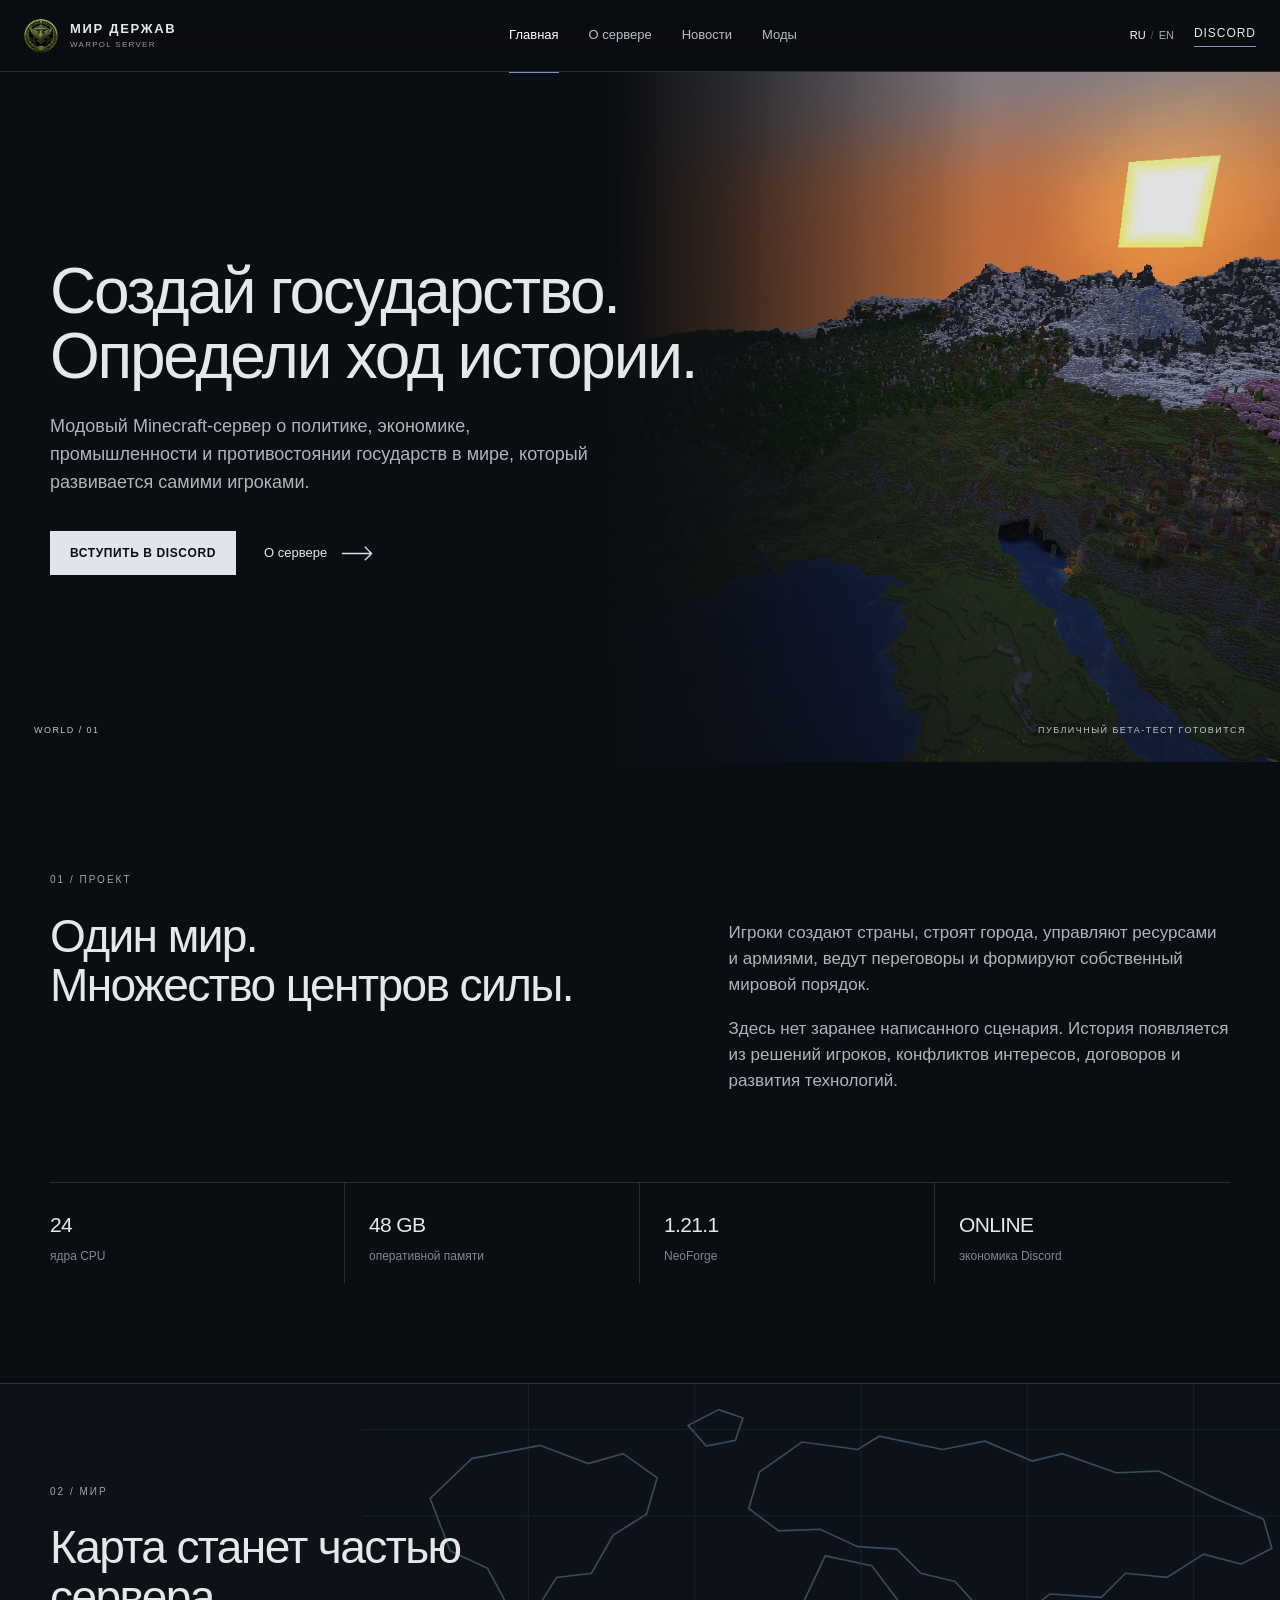
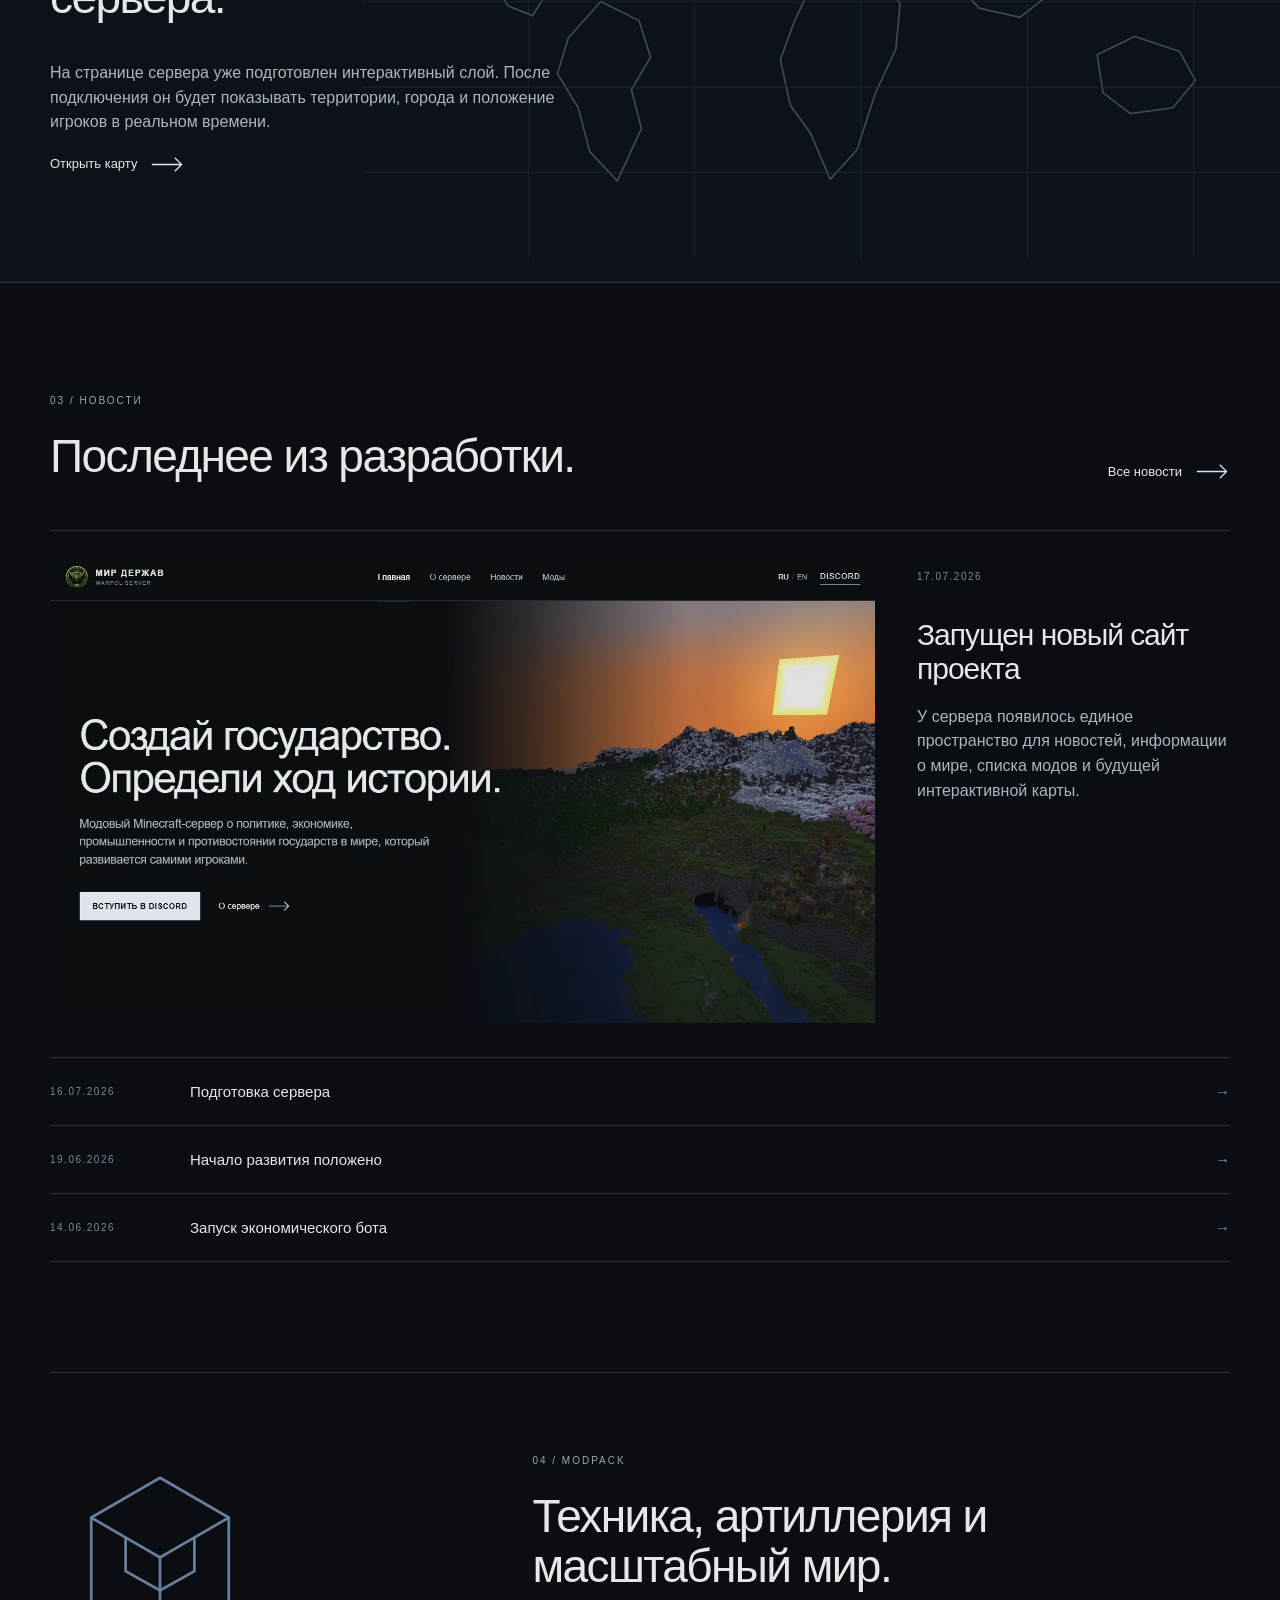
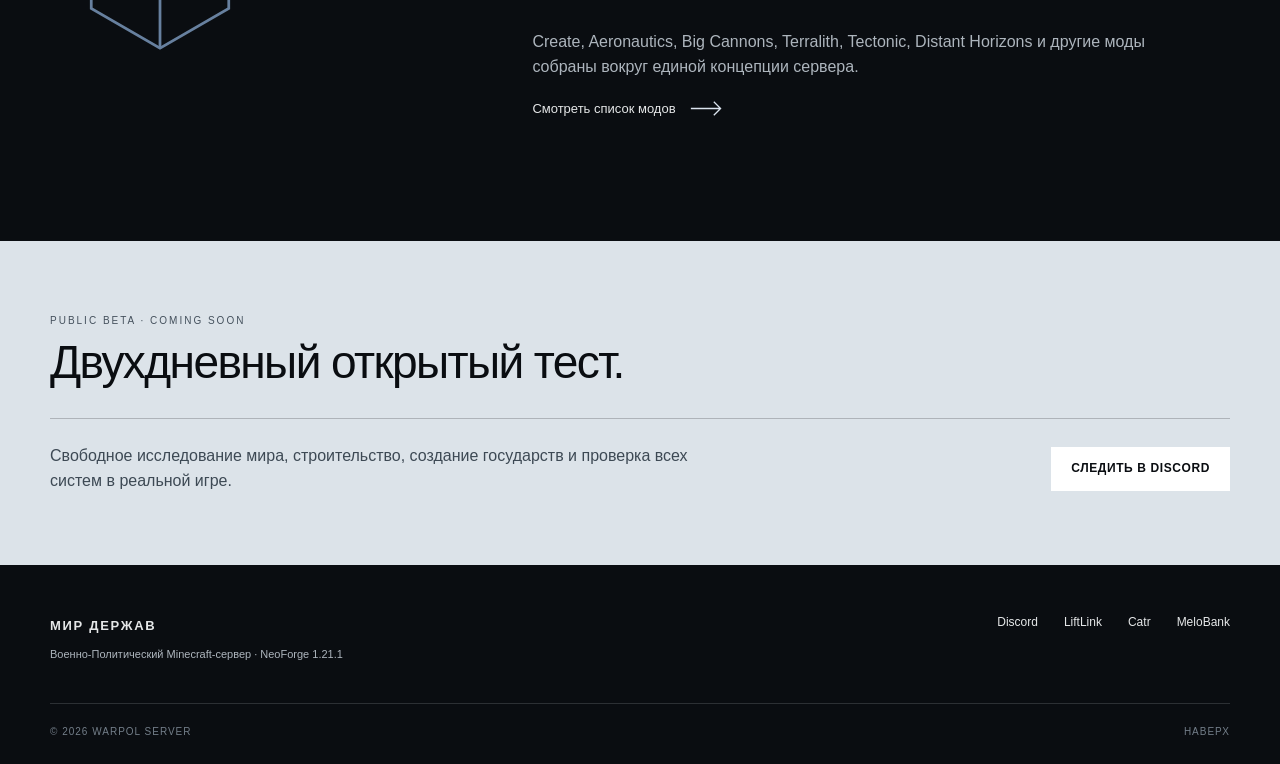
==== index.html @ 0fb29773 "Add files via upload" ====
<!doctype html>
<html lang="ru">
<head>
  <meta charset="utf-8">
  <meta name="viewport" content="width=device-width, initial-scale=1">
  <meta name="theme-color" content="#0a0d11">
  <link rel="icon" href="assets/icons/logo.png" type="image/svg+xml">
  <link rel="stylesheet" href="assets/css/styles.css">

  <meta name="description" content="Военно‑Политический Minecraft-сервер: государства, экономика, дипломатия, промышленность и живой мир.">
  <title>Мир Держав — Военно‑Политический Minecraft-сервер</title>
</head>
<body data-page="home" id="top">

<header class="site-header">
  <div class="header-inner">
    <a class="brand" href="index.html" aria-label="Главная">
      <img src="assets/icons/logo.png" alt="" width="34" height="34">
      <span><b>МИР ДЕРЖАВ</b><small>WARPOL SERVER</small></span>
    </a>
    <nav class="main-nav" aria-label="Главная навигация"><a href="index.html" class="is-active"><span class="lang-ru">Главная</span><span class="lang-en">Home</span></a>
<a href="about.html" class=""><span class="lang-ru">О сервере</span><span class="lang-en">Server</span></a>
<a href="news.html" class=""><span class="lang-ru">Новости</span><span class="lang-en">News</span></a>
<a href="mods.html" class=""><span class="lang-ru">Моды</span><span class="lang-en">Mods</span></a></nav>
    <div class="header-side">
      <button class="lang-toggle" type="button" aria-label="Сменить язык"><span>RU</span><i>/</i><span>EN</span></button>
      <a class="header-discord" href="https://discord.gg/Y9SCaHXGq5" target="_blank" rel="noopener">Discord</a>
      <button class="menu-toggle" type="button" aria-label="Открыть меню"><span></span><span></span></button>
    </div>
  </div>
</header>

<main>
  <section class="home-hero">
    <div class="hero-media">
      <img src="assets/images/news-revival.webp" alt="Мир Военно-Политического Minecraft-сервера">
      <div class="hero-map-lines" aria-hidden="true"></div>
    </div>
    <div class="page-shell hero-content reveal">
      <h1>
        <span class="lang-ru">Создай государство.<br>Определи ход истории.</span>
        <span class="lang-en">Build a nation.<br>Shape history.</span>
      </h1>
      <p class="hero-text">
        <span class="lang-ru">Модовый Minecraft-сервер о политике, экономике, промышленности и противостоянии государств в мире, который развивается самими игроками.</span>
        <span class="lang-en">A modded Minecraft server about politics, economy, industry and competition between states in a world shaped by its players.</span>
      </p>
      <div class="simple-actions">
        <a class="primary-action" href="https://discord.gg/Y9SCaHXGq5" target="_blank" rel="noopener"><span class="lang-ru">Вступить в Discord</span><span class="lang-en">Join Discord</span></a>
        <a class="arrow-link" href="about.html"><span class="lang-ru">О сервере</span><span class="lang-en">About the server</span><img src="assets/svg/arrow.svg" alt=""></a>
      </div>
    </div>
    <div class="hero-caption">
      <span>WORLD / 01</span>
      <span><span class="lang-ru">Публичный бета-тест готовится</span><span class="lang-en">Public beta is being prepared</span></span>
    </div>
  </section>

  <section class="intro-section page-shell">
    <div class="section-label reveal">01 / <span class="lang-ru">ПРОЕКТ</span><span class="lang-en">PROJECT</span></div>
    <div class="intro-grid">
      <h2 class="reveal"><span class="lang-ru">Один мир.<br>Множество центров силы.</span><span class="lang-en">One world.<br>Many centers of power.</span></h2>
      <div class="intro-copy reveal">
        <p><span class="lang-ru">Игроки создают страны, строят города, управляют ресурсами и армиями, ведут переговоры и формируют собственный мировой порядок.</span><span class="lang-en">Players create countries, build cities, manage resources and armies, negotiate and form their own world order.</span></p>
        <p><span class="lang-ru">Здесь нет заранее написанного сценария. История появляется из решений игроков, конфликтов интересов, договоров и развития технологий.</span><span class="lang-en">There is no pre-written scenario. History emerges from player decisions, conflicting interests, treaties and technological development.</span></p>
      </div>
    </div>
    <dl class="fact-line reveal">
      <div><dt>24</dt><dd><span class="lang-ru">ядра CPU</span><span class="lang-en">CPU cores</span></dd></div>
      <div><dt>48 GB</dt><dd><span class="lang-ru">оперативной памяти</span><span class="lang-en">system memory</span></dd></div>
      <div><dt>1.21.1</dt><dd>NeoForge</dd></div>
      <div><dt>ONLINE</dt><dd><span class="lang-ru">экономика Discord</span><span class="lang-en">Discord economy</span></dd></div>
    </dl>
  </section>

  <section class="home-map-band">
    <img src="assets/svg/world-outline.svg" alt="" aria-hidden="true">
    <div class="page-shell map-band-content reveal">
      <p class="section-label">02 / <span class="lang-ru">МИР</span><span class="lang-en">WORLD</span></p>
      <h2><span class="lang-ru">Карта станет частью сервера.</span><span class="lang-en">The map will become part of the server.</span></h2>
      <p><span class="lang-ru">На странице сервера уже подготовлен интерактивный слой. После подключения он будет показывать территории, города и положение игроков в реальном времени.</span><span class="lang-en">An interactive layer is already prepared on the server page. Once connected, it will display territories, cities and player positions in real time.</span></p>
      <a class="arrow-link" href="about.html#world-map"><span class="lang-ru">Открыть карту</span><span class="lang-en">Open the map</span><img src="assets/svg/arrow.svg" alt=""></a>
    </div>
  </section>

  <section class="latest-news page-shell">
    <div class="section-head reveal">
      <div>
        <p class="section-label">03 / <span class="lang-ru">НОВОСТИ</span><span class="lang-en">NEWS</span></p>
        <h2><span class="lang-ru">Последнее из разработки.</span><span class="lang-en">Latest from development.</span></h2>
      </div>
      <a class="arrow-link" href="news.html"><span class="lang-ru">Все новости</span><span class="lang-en">All news</span><img src="assets/svg/arrow.svg" alt=""></a>
    </div>
    <div class="featured-news reveal">
      <a class="featured-image" href="news.html#site-launch"><img src="assets/images/warpol-homepage.webp" alt="Новый сайт проекта"></a>
      <div class="featured-copy">
        <time datetime="2026-07-17">17.07.2026</time>
        <h3><a href="news.html#site-launch"><span class="lang-ru">Запущен новый сайт проекта</span><span class="lang-en">The project website is live</span></a></h3>
        <p><span class="lang-ru">У сервера появилось единое пространство для новостей, информации о мире, списка модов и будущей интерактивной карты.</span><span class="lang-en">The server now has a single place for news, world information, the mod list and the future interactive map.</span></p>
      </div>
    </div>
    <div class="news-index reveal">
      <a href="news.html#preparation"><time>16.07.2026</time><span><span class="lang-ru">Подготовка сервера</span><span class="lang-en">Server preparation</span></span><b>→</b></a>
      <a href="news.html#development"><time>19.06.2026</time><span><span class="lang-ru">Начало развития положено</span><span class="lang-en">Development has begun</span></span><b>→</b></a>
      <a href="news.html#economy"><time>14.06.2026</time><span><span class="lang-ru">Запуск экономического бота</span><span class="lang-en">Economy bot launched</span></span><b>→</b></a>
    </div>
  </section>

  <section class="mod-preview page-shell">
    <div class="mod-preview-art reveal"><img src="assets/svg/mods-mark.svg" alt=""></div>
    <div class="mod-preview-copy reveal">
      <p class="section-label">04 / MODPACK</p>
      <h2><span class="lang-ru">Техника, артиллерия и масштабный мир.</span><span class="lang-en">Vehicles, artillery and a vast world.</span></h2>
      <p><span class="lang-ru">Create, Aeronautics, Big Cannons, Terralith, Tectonic, Distant Horizons и другие моды собраны вокруг единой концепции сервера.</span><span class="lang-en">Create, Aeronautics, Big Cannons, Terralith, Tectonic, Distant Horizons and other mods are assembled around a single server concept.</span></p>
      <a class="arrow-link" href="mods.html"><span class="lang-ru">Смотреть список модов</span><span class="lang-en">View mod list</span><img src="assets/svg/arrow.svg" alt=""></a>
    </div>
  </section>

  <section class="beta-strip">
    <div class="page-shell reveal">
      <p>PUBLIC BETA · COMING SOON</p>
      <h2><span class="lang-ru">Двухдневный открытый тест.</span><span class="lang-en">Two-day public test.</span></h2>
      <div>
        <p><span class="lang-ru">Свободное исследование мира, строительство, создание государств и проверка всех систем в реальной игре.</span><span class="lang-en">Free world exploration, building, state creation and testing every system through real gameplay.</span></p>
        <a class="primary-action light" href="https://discord.gg/Y9SCaHXGq5" target="_blank" rel="noopener"><span class="lang-ru">Следить в Discord</span><span class="lang-en">Follow on Discord</span></a>
      </div>
    </div>
  </section>
</main>

<footer class="site-footer">
  <div class="footer-top">
    <div>
      <strong>МИР ДЕРЖАВ</strong>
      <p><span class="lang-ru">Военно‑Политический Minecraft-сервер · NeoForge 1.21.1</span><span class="lang-en">Military-Political Minecraft server · NeoForge 1.21.1</span></p>
    </div>
    <div class="footer-links">
      <a href="https://discord.gg/Y9SCaHXGq5" target="_blank" rel="noopener">Discord</a>
      <a href="https://liftlink.link" target="_blank" rel="noopener">LiftLink</a>
      <a href="https://catr.me" target="_blank" rel="noopener">Catr</a>
      <a href="https://melobank.com" target="_blank" rel="noopener">MeloBank</a>
    </div>
  </div>
  <div class="footer-bottom">
    <span>© <span id="year"></span> Warpol server</span>
    <a href="#top"><span class="lang-ru">Наверх</span><span class="lang-en">Back to top</span></a>
  </div>
</footer>
<script src="assets/js/main.js"></script>

</body>
</html>
---- assets/css/styles.css ----
:root{
  --bg:#0a0d11;
  --bg-soft:#10151b;
  --paper:#e5e7e8;
  --muted:#929ba5;
  --line:rgba(220,228,236,.16);
  --line-strong:rgba(220,228,236,.3);
  --blue:#7898bf;
  --blue-dark:#3f5874;
  --max:1180px;
  --header:72px;
}
*{box-sizing:border-box}
html{scroll-behavior:smooth}
body{margin:0;background:var(--bg);color:var(--paper);font-family:Inter,Arial,Helvetica,sans-serif;font-size:16px;line-height:1.55;-webkit-font-smoothing:antialiased}
body.menu-open{overflow:hidden}
img{max-width:100%;display:block}
a{color:inherit;text-decoration:none}
button{font:inherit;color:inherit}
.lang-en{display:none!important}
html[data-language="en"] .lang-ru{display:none!important}
html[data-language="en"] .lang-en{display:revert!important}
.page-shell{width:min(calc(100% - 64px),var(--max));margin-inline:auto}
.site-header{height:var(--header);position:sticky;top:0;z-index:50;background:rgba(10,13,17,.9);backdrop-filter:blur(14px);border-bottom:1px solid var(--line)}
.header-inner{height:100%;width:min(calc(100% - 48px),1280px);margin:auto;display:flex;align-items:center;justify-content:space-between}
.brand{display:flex;align-items:center;gap:12px}
.brand span{display:flex;flex-direction:column;line-height:1}
.brand b{font-size:13px;letter-spacing:.13em}
.brand small{font-size:8px;letter-spacing:.16em;color:var(--muted);margin-top:6px}
.main-nav{display:flex;align-items:center;gap:30px}
.main-nav a{font-size:13px;color:#b7bec6;position:relative;padding:26px 0}
.main-nav a:after{content:"";position:absolute;left:0;right:0;bottom:-1px;height:1px;background:transparent}
.main-nav a:hover,.main-nav a.is-active{color:#fff}
.main-nav a.is-active:after{background:var(--blue)}
.header-side{display:flex;align-items:center;gap:20px}
.lang-toggle{border:0;background:none;padding:0;color:#aab2bb;display:flex;gap:5px;font-size:11px;cursor:pointer}
.lang-toggle i{font-style:normal;color:#48515a}
html[data-language="ru"] .lang-toggle span:first-child,
html[data-language="en"] .lang-toggle span:last-child{color:#fff}
.header-discord{font-size:12px;letter-spacing:.08em;text-transform:uppercase;border-bottom:1px solid var(--blue);padding-bottom:3px}
.menu-toggle{display:none;border:0;background:none;width:30px;height:30px;position:relative}
.menu-toggle span{position:absolute;left:5px;width:20px;height:1px;background:#fff;transition:.2s}
.menu-toggle span:first-child{top:11px}.menu-toggle span:last-child{top:18px}
.section-label,.eyebrow{font-size:10px;letter-spacing:.2em;text-transform:uppercase;color:#9ca6b0;margin:0 0 24px}
.eyebrow{display:flex;align-items:center;gap:10px}
.eyebrow span{width:6px;height:6px;background:var(--blue);border-radius:50%}
h1,h2,h3,p{margin-top:0}
h1,h2,h3{font-weight:500;letter-spacing:-.035em}
h1{font-size:clamp(42px,5vw,68px);line-height:1.02}
h2{font-size:clamp(30px,3.6vw,48px);line-height:1.08}
h3{font-size:24px;line-height:1.15}
p{color:#adb5bd}
.simple-actions{display:flex;align-items:center;gap:28px;margin-top:34px}
.primary-action{display:inline-flex;align-items:center;justify-content:center;background:#dfe5eb;color:#0a0d11;min-height:44px;padding:0 20px;font-size:12px;font-weight:700;letter-spacing:.05em;text-transform:uppercase}
.primary-action:hover{background:#fff}
.primary-action.light{background:#fff}
.arrow-link{display:inline-flex;align-items:center;gap:14px;font-size:13px}
.arrow-link img{width:34px;transition:transform .2s}
.arrow-link:hover img{transform:translateX(5px)}
.reveal{opacity:0;transform:translateY(18px);transition:opacity .65s ease,transform .65s ease}
.reveal.visible{opacity:1;transform:none}

/* Home */
.home-hero{min-height:690px;position:relative;display:flex;align-items:center;overflow:hidden}
.hero-media{position:absolute;inset:0 0 0 48%;background:#12171d}
.hero-media:after{content:"";position:absolute;inset:0;background:linear-gradient(90deg,var(--bg) 0%,rgba(10,13,17,.78) 17%,rgba(10,13,17,.12) 56%),linear-gradient(0deg,rgba(10,13,17,.54),transparent 58%)}
.hero-media img{width:100%;height:100%;object-fit:cover}
.hero-map-lines{position:absolute;inset:0;background-image:linear-gradient(rgba(255,255,255,.04) 1px,transparent 1px),linear-gradient(90deg,rgba(255,255,255,.04) 1px,transparent 1px);background-size:58px 58px;mix-blend-mode:screen;opacity:.22}
.hero-content{position:relative;z-index:2}
.hero-content h1{max-width:690px;margin-bottom:24px}
.hero-text{max-width:560px;font-size:18px}
.hero-caption{position:absolute;z-index:3;bottom:24px;right:34px;left:34px;display:flex;justify-content:space-between;font-size:9px;letter-spacing:.16em;color:#bec6ce;text-transform:uppercase}
.intro-section{padding:110px 0 100px}
.intro-grid{display:grid;grid-template-columns:1.08fr .92fr;gap:90px}
.intro-grid h2{max-width:540px}
.intro-copy{padding-top:8px}
.intro-copy p{font-size:17px;max-width:520px}
.fact-line{display:grid;grid-template-columns:repeat(4,1fr);border-top:1px solid var(--line);margin:70px 0 0}
.fact-line div{padding:26px 24px 0 0;border-right:1px solid var(--line);min-height:100px}
.fact-line div:not(:first-child){padding-left:24px}
.fact-line div:last-child{border-right:0}
.fact-line dt{font-size:21px;letter-spacing:-.03em}
.fact-line dd{margin:6px 0 0;color:#7f8993;font-size:12px}
.home-map-band{position:relative;min-height:500px;overflow:hidden;border-block:1px solid var(--line);background:#0d1218}
.home-map-band>img{position:absolute;inset:-40px -80px auto auto;width:78%;opacity:.55}
.map-band-content{position:relative;z-index:2;padding:100px 0}
.map-band-content h2{max-width:560px}
.map-band-content p:not(.section-label){max-width:520px}
.latest-news{padding:110px 0}
.section-head{display:flex;align-items:end;justify-content:space-between;gap:30px;margin-bottom:48px}
.section-head h2{margin:0}
.featured-news{display:grid;grid-template-columns:1.45fr .55fr;gap:42px;border-top:1px solid var(--line);padding-top:28px}
.featured-image{overflow:hidden}
.featured-image img{width:100%;aspect-ratio:16/9;object-fit:cover;transition:transform .5s}
.featured-image:hover img{transform:scale(1.015)}
.featured-copy{padding-top:4px}
.featured-copy time,.news-index time{font-size:10px;letter-spacing:.15em;color:#7f8993}
.featured-copy h3{font-size:30px;margin:30px 0 18px}
.news-index{margin-top:34px;border-top:1px solid var(--line)}
.news-index a{display:grid;grid-template-columns:140px 1fr auto;align-items:center;min-height:68px;border-bottom:1px solid var(--line);font-size:15px}
.news-index a:hover span{color:#fff}
.news-index b{font-weight:400;color:var(--blue)}
.mod-preview{display:grid;grid-template-columns:.72fr 1.28fr;gap:90px;padding:80px 0 120px;border-top:1px solid var(--line)}
.mod-preview-art img{width:220px;opacity:.85}
.mod-preview-copy{max-width:620px}
.beta-strip{background:#dce3e9;color:#0a0d11}
.beta-strip .page-shell{padding:72px 0}
.beta-strip .page-shell>p{font-size:10px;letter-spacing:.2em;color:#45515d}
.beta-strip h2{margin-bottom:30px}
.beta-strip .page-shell>div{display:flex;justify-content:space-between;align-items:center;gap:50px;border-top:1px solid rgba(10,13,17,.22);padding-top:25px}
.beta-strip .page-shell>div p{color:#3d4954;max-width:680px;margin:0}

/* Page intro */
.page-intro{position:relative;padding:115px 0 100px;border-bottom:1px solid var(--line)}
.page-intro h1{max-width:920px}
.page-lead{max-width:720px;font-size:18px}
.intro-mark{position:absolute;right:0;top:60px;width:180px;opacity:.5}
.news-intro .intro-mark,.mods-intro .intro-mark{width:150px}

/* Map */
.interactive-map-section{padding:100px 0 0}
.map-section-head{display:flex;justify-content:space-between;align-items:end;margin-bottom:34px}
.map-section-head h2{margin:0}
.map-state{font-size:10px;letter-spacing:.12em;text-transform:uppercase;color:#919aa4;display:flex;align-items:center;gap:8px}
.map-state>span:first-child{width:6px;height:6px;background:#8aa46e;border-radius:50%}
.map-stage{position:relative;height:620px;border-block:1px solid var(--line);background:#0c1117;overflow:hidden}
.map-viewport{position:absolute;inset:0;overflow:hidden;cursor:grab}
.map-viewport.dragging{cursor:grabbing}
.map-canvas{position:absolute;left:50%;top:50%;width:1200px;height:620px;transform:translate(-50%,-50%) scale(1);transform-origin:center;transition:transform .18s ease}
.map-canvas>img{width:100%;height:100%}
.map-toolbar{position:absolute;z-index:5;left:24px;top:24px;display:flex;flex-direction:column;border:1px solid var(--line)}
.map-toolbar button{width:40px;height:40px;background:#10161d;border:0;border-bottom:1px solid var(--line);cursor:pointer}
.map-toolbar button:last-child{border-bottom:0}
.map-toolbar button:hover{background:#18212b}
.map-point{position:absolute;background:none;border:0;padding:0;color:#dce3e9;cursor:pointer}
.map-point i{display:block;width:13px;height:13px;border:2px solid #dce3e9;border-radius:50%;position:relative}
.map-point i:after{content:"";position:absolute;inset:3px;background:var(--blue);border-radius:50%}
.map-point span{position:absolute;left:20px;top:-2px;font-size:9px;letter-spacing:.15em;white-space:nowrap}
.point-a{left:25%;top:34%}.point-b{left:45%;top:43%}.point-c{left:76%;top:37%}.point-d{left:53%;top:69%}
.map-info{position:absolute;z-index:5;right:24px;bottom:24px;width:290px;background:rgba(10,13,17,.9);padding:22px;border-left:2px solid var(--blue)}
.map-info small{font-size:9px;letter-spacing:.18em;color:#7f8993}
.map-info strong{display:block;font-size:18px;margin:12px 0 6px}
.map-info p{font-size:12px;margin:0}
.map-note{padding:22px 0 100px}
.map-note p{font-size:12px;max-width:700px}

/* About */
.server-pillars{padding:100px 0}
.pillar{display:grid;grid-template-columns:70px 1fr 310px;gap:40px;align-items:center;padding:46px 0;border-top:1px solid var(--line)}
.pillar:last-child{border-bottom:1px solid var(--line)}
.pillar>span{font-size:10px;color:#71808e;align-self:start}
.pillar h2{font-size:34px;margin-bottom:16px}
.pillar p{max-width:620px;margin:0}
.pillar>img{max-height:170px;margin-left:auto;opacity:.8}
.text-metric{text-align:right}
.text-metric b{display:block;font-size:32px;font-weight:500}
.text-metric small{font-size:9px;letter-spacing:.16em;color:#7f8993}
.world-gallery{padding:100px 0;background:#0d1116;border-block:1px solid var(--line)}
.gallery-grid{display:grid;grid-template-columns:1fr 1fr 1.4fr;gap:12px;width:min(calc(100% - 24px),1500px);margin:auto}
.gallery-grid figure{margin:0;position:relative;overflow:hidden}
.gallery-grid img{width:100%;height:430px;object-fit:cover}
.gallery-grid figcaption{position:absolute;left:15px;bottom:13px;font-size:9px;letter-spacing:.16em}
.infra-section{display:grid;grid-template-columns:.7fr 1.3fr;gap:100px;padding:100px 0}
.infra-art img{width:260px}
.infra-copy{max-width:620px}

/* News */
.news-list{padding-bottom:120px}
.news-article{display:grid;grid-template-columns:90px 1fr 1.2fr;gap:42px;padding:72px 0;border-top:1px solid var(--line);scroll-margin-top:90px}
.news-article:last-child{border-bottom:1px solid var(--line)}
.news-meta{display:flex;flex-direction:column;gap:12px;font-size:9px;letter-spacing:.14em;color:#78838e}
.news-meta span{color:var(--blue)}
.news-body h2{font-size:36px;max-width:520px}
.news-copy p{font-size:15px;max-width:600px}
.news-media img{width:100%;aspect-ratio:16/9;object-fit:cover}

/* Mods */
.mod-summary{display:flex;gap:0;margin-top:48px;border-top:1px solid var(--line);max-width:760px}
.mod-summary>span{display:flex;flex-direction:column;min-width:190px;padding:22px 24px 0 0;border-right:1px solid var(--line)}
.mod-summary>span:not(:first-child){padding-left:24px}
.mod-summary b{font-size:22px;font-weight:500}
.mod-summary small{font-size:10px;color:#7e8993;margin-top:4px}
.mod-list{padding:80px 0 120px}
.mod-category{margin-bottom:86px}
.mod-category-head{display:grid;grid-template-columns:80px 1fr;align-items:end;padding-bottom:22px;border-bottom:1px solid var(--line)}
.mod-category-head>span{font-size:10px;color:var(--blue)}
.mod-category-head h2{font-size:34px;margin:0}
.mod-row{display:grid;grid-template-columns:170px 1fr 1.25fr;gap:30px;align-items:start;padding:22px 0;border-bottom:1px solid var(--line)}
.mod-row h3{font-size:16px;letter-spacing:-.01em;margin:0}
.mod-row p{font-size:13px;margin:0;max-width:550px}
.mod-status{font-size:9px;letter-spacing:.11em;text-transform:uppercase}
.mod-status:before{content:"";display:inline-block;width:6px;height:6px;border-radius:50%;margin-right:8px;background:#6f9167}
.mod-status.planned:before{background:#8e7c5c}
.mod-status.considering:before{background:#6d7480}
.download-section{background:#0d1319;border-top:1px solid var(--line)}
.download-section .page-shell{display:grid;grid-template-columns:150px 1fr auto;align-items:center;gap:50px;padding:70px 0}
.download-section img{width:110px}
.download-section h2{font-size:34px;margin-bottom:14px}
.download-section p{margin:0}
.download-placeholder{border:1px solid var(--line-strong);background:transparent;padding:14px 20px;font-size:10px;letter-spacing:.1em;text-transform:uppercase;color:#78838e}

/* Footer */
.site-footer{width:min(calc(100% - 64px),var(--max));margin:0 auto;padding:48px 0 24px}
.footer-top{display:flex;justify-content:space-between;align-items:flex-start;padding-bottom:40px;border-bottom:1px solid var(--line)}
.footer-top strong{font-size:13px;letter-spacing:.13em}
.footer-top p{font-size:11px;margin:8px 0 0}
.footer-links{display:flex;gap:26px;font-size:12px}
.footer-links a:hover{color:var(--blue)}
.footer-bottom{display:flex;justify-content:space-between;padding-top:20px;color:#737e89;font-size:10px;text-transform:uppercase;letter-spacing:.1em}

@media(max-width:900px){
  :root{--header:64px}
  .page-shell{width:min(calc(100% - 36px),var(--max))}
  .main-nav{display:none;position:fixed;inset:64px 0 0;background:#0a0d11;padding:35px 24px;flex-direction:column;align-items:flex-start;gap:0}
  body.menu-open .main-nav{display:flex}
  .main-nav a{font-size:24px;width:100%;padding:20px 0;border-bottom:1px solid var(--line)}
  .header-discord{display:none}
  .menu-toggle{display:block}
  body.menu-open .menu-toggle span:first-child{transform:rotate(45deg);top:15px}
  body.menu-open .menu-toggle span:last-child{transform:rotate(-45deg);top:15px}
  .home-hero{min-height:640px;align-items:end;padding-bottom:90px}
  .hero-media{inset:0}
  .hero-media:after{background:linear-gradient(0deg,var(--bg) 0%,rgba(10,13,17,.72) 48%,rgba(10,13,17,.2))}
  .hero-content h1{font-size:48px}
  .hero-caption{display:none}
  .intro-grid,.featured-news,.mod-preview,.infra-section{grid-template-columns:1fr;gap:35px}
  .fact-line{grid-template-columns:1fr 1fr}
  .fact-line div:nth-child(2){border-right:0}
  .fact-line div:nth-child(3),.fact-line div:nth-child(4){border-top:1px solid var(--line)}
  .home-map-band>img{width:110%;opacity:.38}
  .map-band-content{padding:75px 0}
  .featured-copy{padding:0}
  .mod-preview-art img{width:140px}
  .beta-strip .page-shell>div{align-items:flex-start;flex-direction:column}
  .intro-mark{opacity:.25}
  .pillar{grid-template-columns:50px 1fr}
  .pillar>img,.pillar>.text-metric{grid-column:2}
  .gallery-grid{grid-template-columns:1fr}
  .gallery-grid img{height:360px}
  .news-article{grid-template-columns:60px 1fr}
  .news-media{grid-column:2}
  .mod-row{grid-template-columns:150px 1fr}
  .mod-row p{grid-column:2}
  .download-section .page-shell{grid-template-columns:100px 1fr}
  .download-placeholder{grid-column:2;justify-self:start}
}
@media(max-width:600px){
  .header-inner{width:calc(100% - 24px)}
  .brand small{display:none}
  .lang-toggle{margin-left:auto}
  h1{font-size:39px}
  h2{font-size:31px}
  .home-hero{min-height:600px}
  .hero-content h1{font-size:40px}
  .hero-text,.page-lead{font-size:16px}
  .simple-actions{align-items:flex-start;flex-direction:column;gap:20px}
  .intro-section,.latest-news{padding:78px 0}
  .intro-grid{gap:30px}
  .fact-line{grid-template-columns:1fr}
  .fact-line div{border-right:0!important;border-top:1px solid var(--line);padding-left:0!important}
  .fact-line div:first-child{border-top:0}
  .section-head,.map-section-head{align-items:flex-start;flex-direction:column}
  .featured-copy h3{font-size:25px;margin-top:18px}
  .news-index a{grid-template-columns:100px 1fr auto}
  .beta-strip .page-shell{padding:55px 0}
  .page-intro{padding:82px 0 70px}
  .intro-mark{width:110px!important;top:35px}
  .map-stage{height:500px}
  .map-canvas{width:900px;height:465px}
  .map-info{left:14px;right:14px;bottom:14px;width:auto}
  .map-toolbar{left:14px;top:14px}
  .pillar{grid-template-columns:35px 1fr;gap:18px;padding:34px 0}
  .pillar h2{font-size:27px}
  .pillar>img{width:210px}
  .gallery-grid img{height:280px}
  .infra-section{padding:75px 0}
  .news-article{grid-template-columns:1fr;gap:24px;padding:52px 0}
  .news-meta{flex-direction:row}
  .news-media{grid-column:1;order:2}
  .news-body{order:1}
  .news-body h2{font-size:29px}
  .mod-summary{display:grid;grid-template-columns:1fr 1fr}
  .mod-summary>span{min-width:0;border-bottom:1px solid var(--line)}
  .mod-summary>span:nth-child(2){border-right:0}
  .mod-category-head{grid-template-columns:45px 1fr}
  .mod-category-head h2{font-size:27px}
  .mod-row{grid-template-columns:1fr;gap:9px}
  .mod-row p{grid-column:1}
  .download-section .page-shell{grid-template-columns:1fr;padding:55px 0}
  .download-section img{width:90px}
  .download-placeholder{grid-column:1}
  .site-footer{width:calc(100% - 36px)}
  .footer-top{flex-direction:column;gap:28px}
  .footer-links{flex-wrap:wrap}
}
@media(prefers-reduced-motion:reduce){
  html{scroll-behavior:auto}
  .reveal{opacity:1;transform:none;transition:none}
}
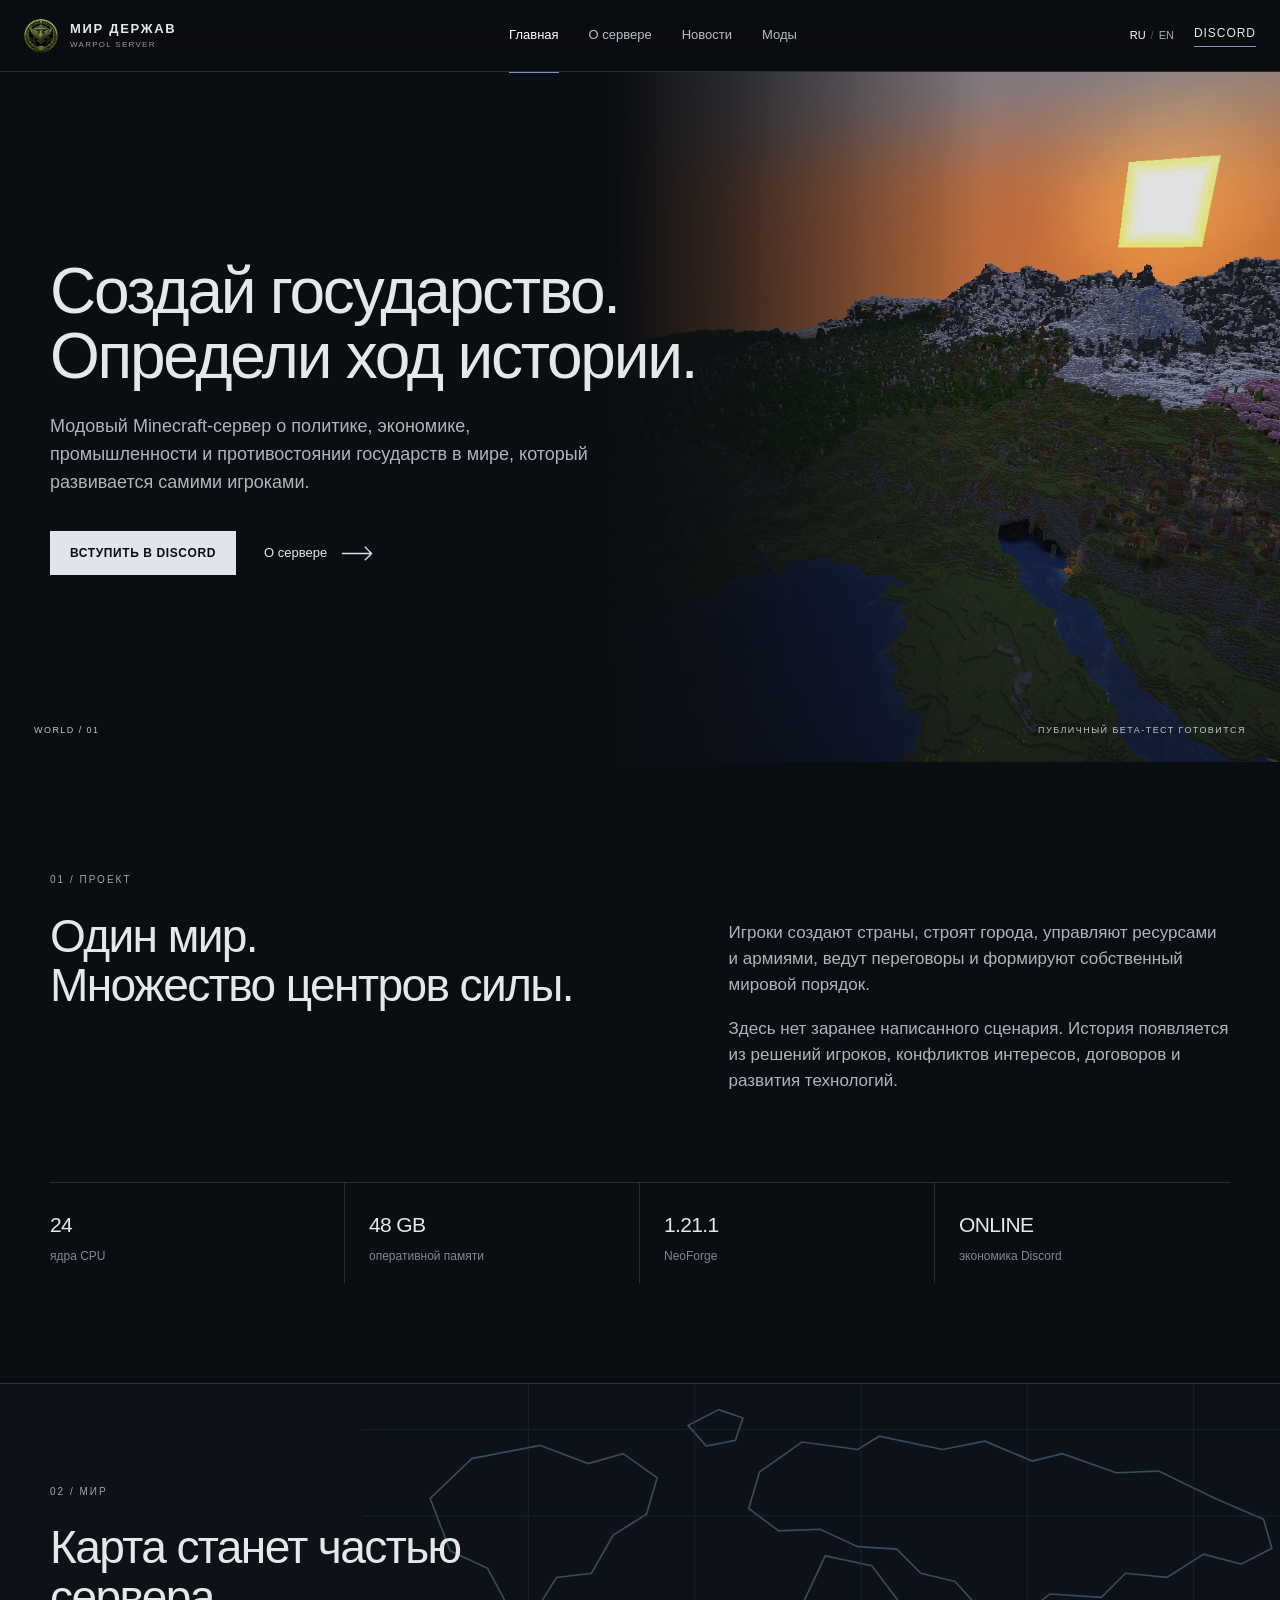
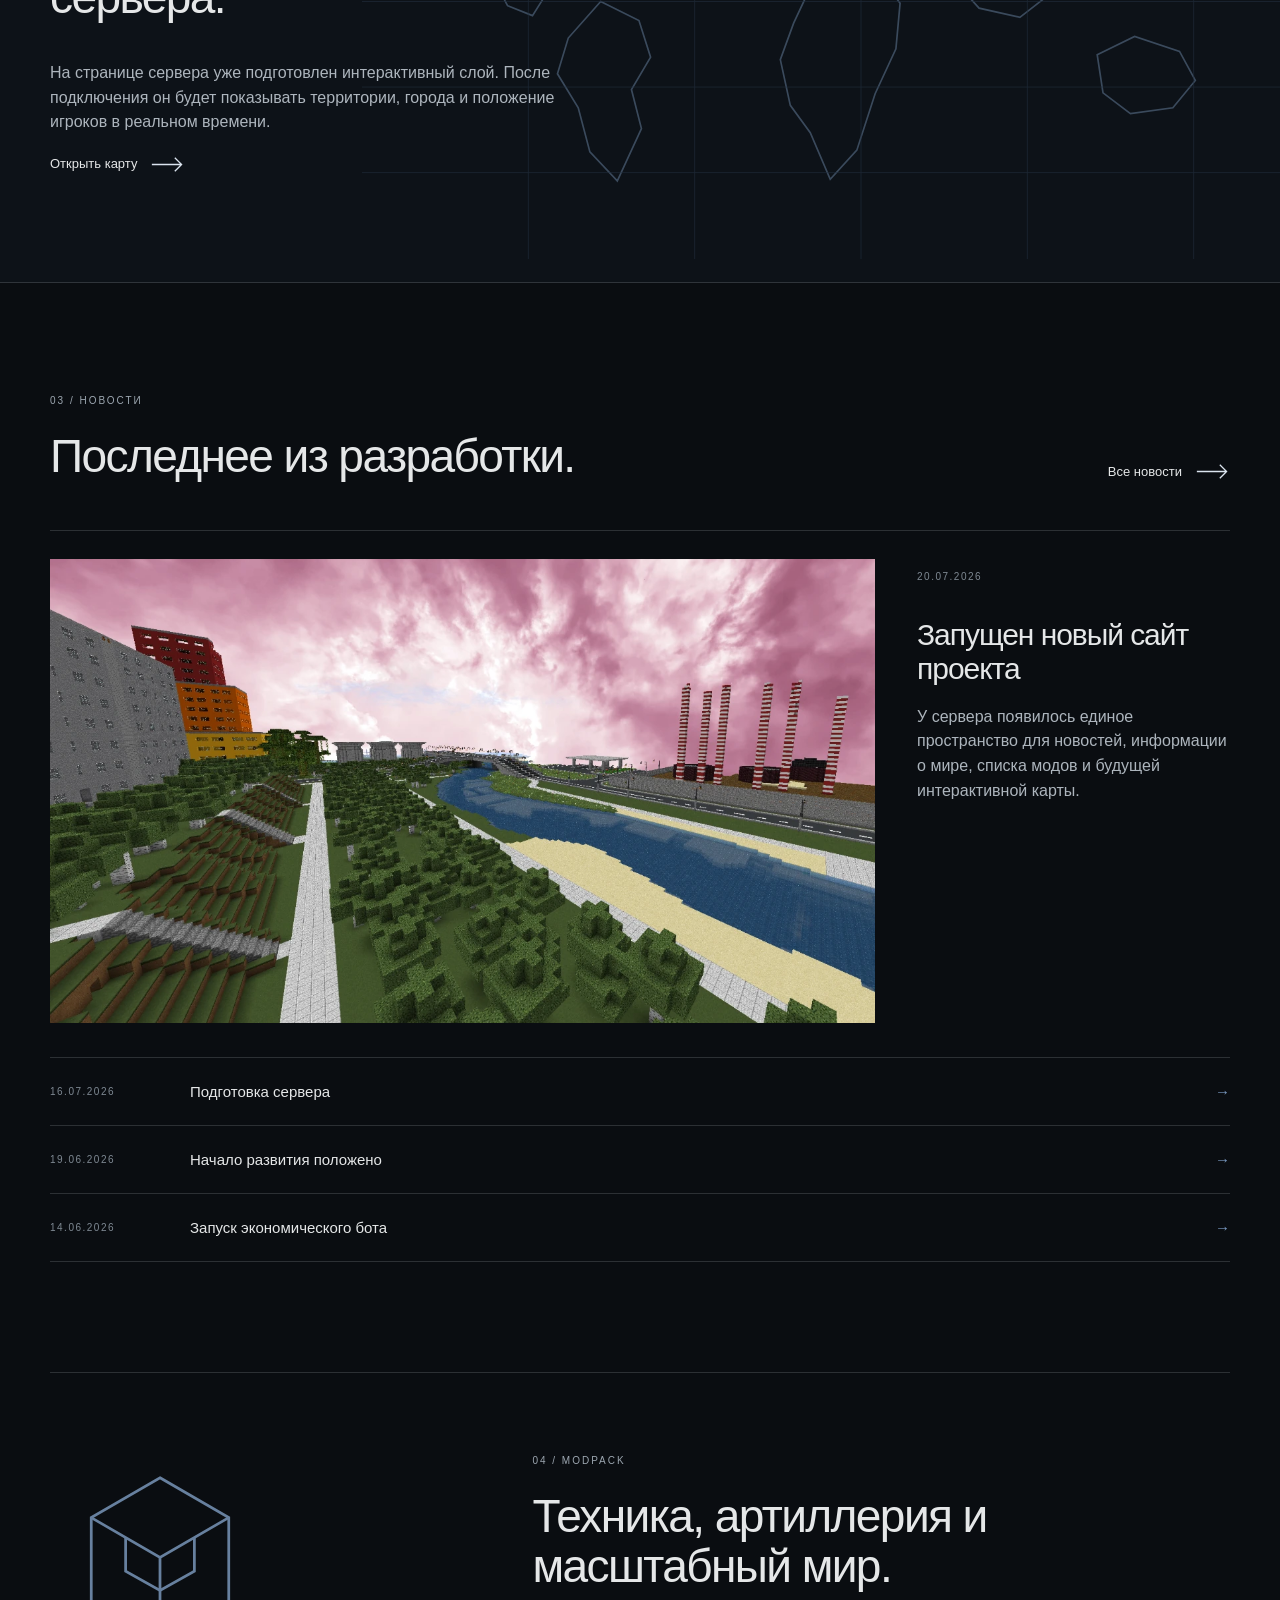
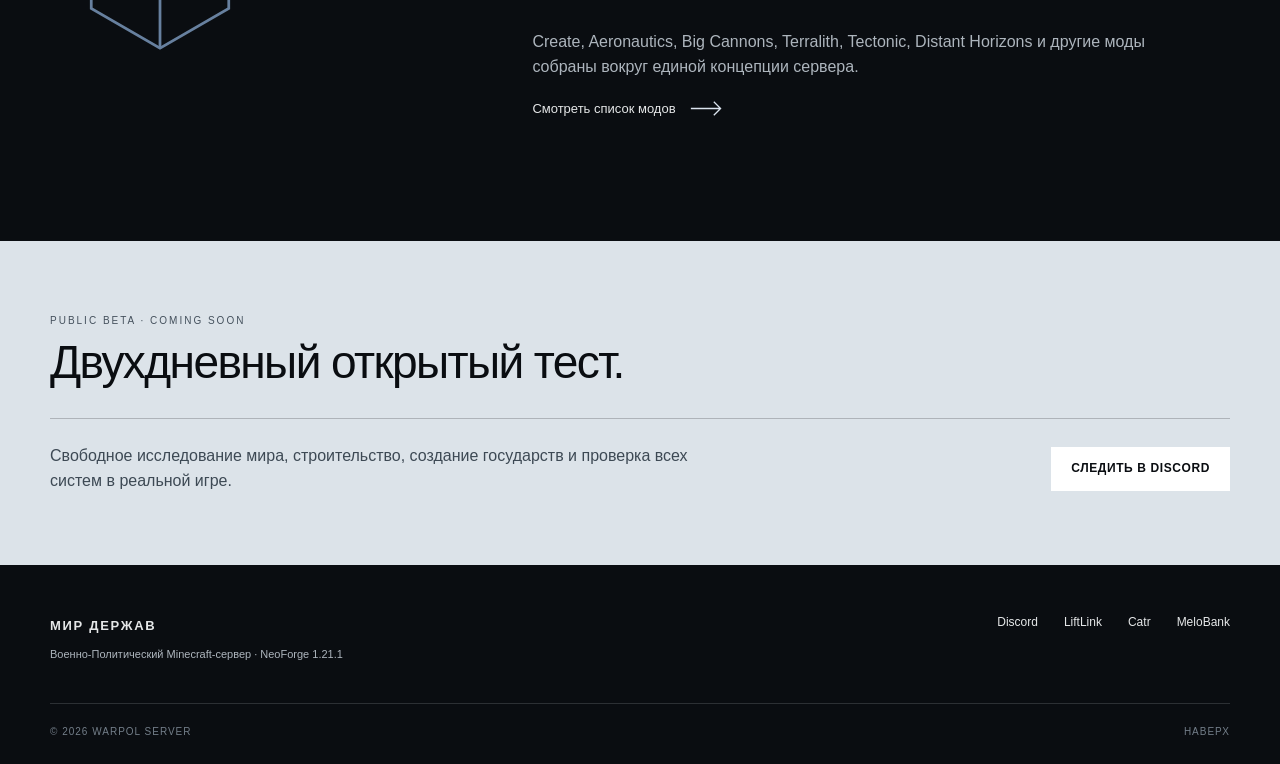
==== commit 02388475: "Add files via upload" ====
--- a/index.html
+++ b/index.html
@@ -93,9 +93,9 @@
       <a class="arrow-link" href="news.html"><span class="lang-ru">Все новости</span><span class="lang-en">All news</span><img src="assets/svg/arrow.svg" alt=""></a>
     </div>
     <div class="featured-news reveal">
-      <a class="featured-image" href="news.html#site-launch"><img src="assets/images/warpol-homepage.webp" alt="Новый сайт проекта"></a>
+      <a class="featured-image" href="news.html#site-launch"><img src="assets/images/news-site-opening.webp" alt="Новый сайт проекта"></a>
       <div class="featured-copy">
-        <time datetime="2026-07-17">17.07.2026</time>
+        <time datetime="2026-07-20">20.07.2026</time>
         <h3><a href="news.html#site-launch"><span class="lang-ru">Запущен новый сайт проекта</span><span class="lang-en">The project website is live</span></a></h3>
         <p><span class="lang-ru">У сервера появилось единое пространство для новостей, информации о мире, списка модов и будущей интерактивной карты.</span><span class="lang-en">The server now has a single place for news, world information, the mod list and the future interactive map.</span></p>
       </div>
